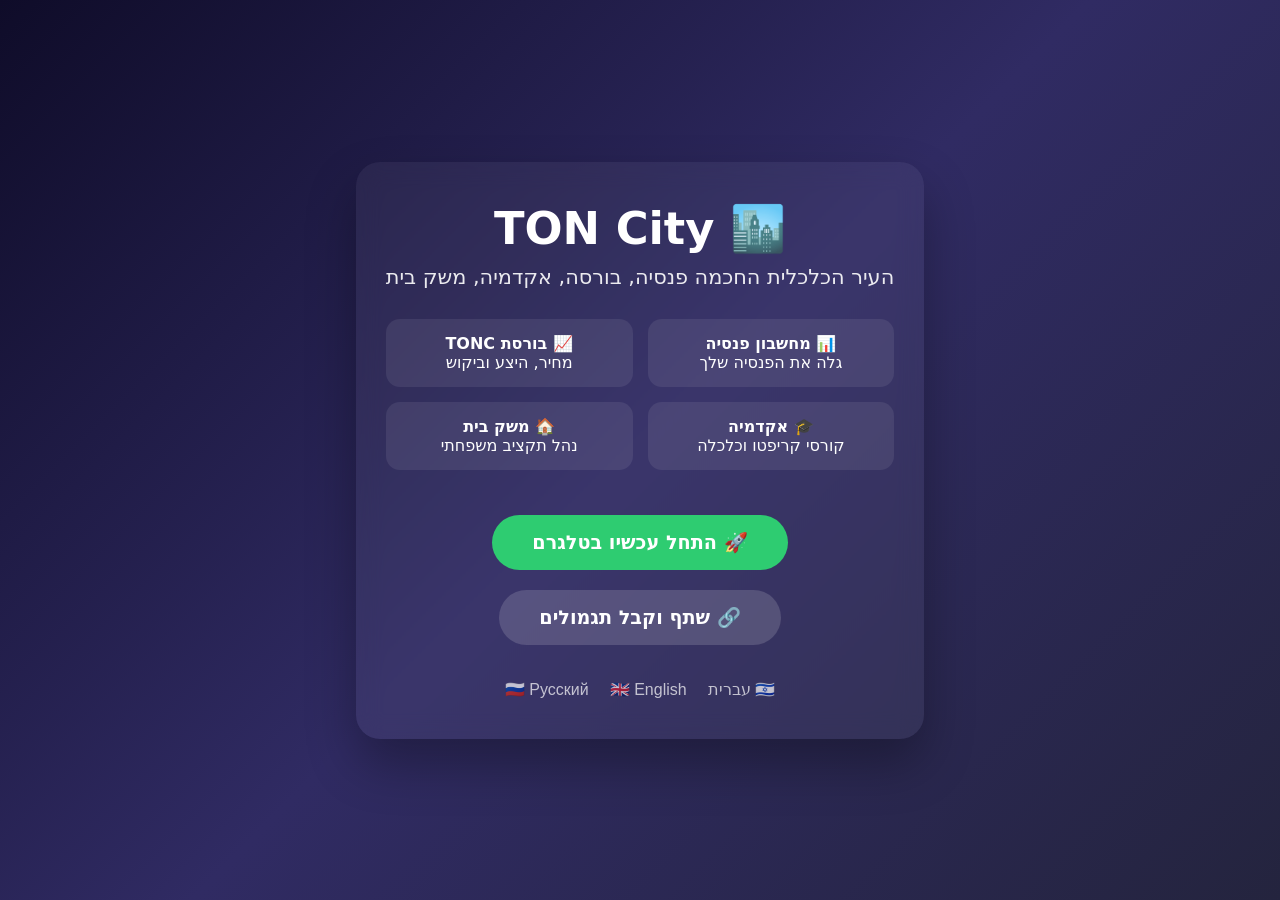
==== public/landing/index.html @ ae657059 "fix: BOM cleanup, add referred_by column, AR/ES/FR locales, stable menu" ====
<!DOCTYPE html>
<html lang="he" dir="rtl">
<head>
    <meta charset="UTF-8">
    <meta name="viewport" content="width=device-width, initial-scale=1.0">
    <title>TON City  העיר הכלכלית שלך</title>
    <style>
        * { margin:0; padding:0; box-sizing:border-box; }
        body { font-family:'Segoe UI', system-ui, sans-serif; background:linear-gradient(135deg,#0f0c29,#302b63,#24243e); color:white; min-height:100vh; display:flex; flex-direction:column; align-items:center; justify-content:center; text-align:center; padding:20px; }
        .container { max-width:600px; background:rgba(255,255,255,0.05); backdrop-filter:blur(12px); border-radius:24px; padding:40px 30px; box-shadow:0 25px 50px rgba(0,0,0,0.3); }
        h1 { font-size:2.8em; margin-bottom:10px; }
        .subtitle { font-size:1.3em; margin-bottom:30px; opacity:0.9; }
        .features { display:grid; grid-template-columns:1fr 1fr; gap:15px; margin-bottom:35px; }
        .feature { background:rgba(255,255,255,0.08); border-radius:14px; padding:15px; font-size:1em; }
        .cta { display:inline-block; background:#2ecc71; color:white; text-decoration:none; padding:16px 40px; border-radius:50px; font-size:1.2em; font-weight:bold; margin:10px; transition:transform 0.2s; }
        .cta:hover { transform:scale(1.05); }
        .cta.secondary { background:rgba(255,255,255,0.15); }
        .lang-switcher { margin-top:25px; opacity:0.7; }
        .lang-switcher button { background:none; border:none; color:white; margin:0 8px; font-size:1em; cursor:pointer; }
    </style>
</head>
<body>
    <div class="container">
        <h1 id="title">🏙️ TON City</h1>
        <p class="subtitle" id="subtitle">העיר הכלכלית החכמה  פנסיה, בורסה, אקדמיה, משק בית</p>
        <div class="features">
            <div class="feature"><b id="f1_title">📊 מחשבון פנסיה</b><br id="f1_desc">גלה את הפנסיה שלך</div>
            <div class="feature"><b id="f2_title">📈 בורסת TONC</b><br id="f2_desc">מחיר, היצע וביקוש</div>
            <div class="feature"><b id="f3_title">🎓 אקדמיה</b><br id="f3_desc">קורסי קריפטו וכלכלה</div>
            <div class="feature"><b id="f4_title">🏠 משק בית</b><br id="f4_desc">נהל תקציב משפחתי</div>
        </div>
        <a class="cta" href="https://t.me/Tax_Free_world_bot" target="_blank" id="cta1">🚀 התחל עכשיו בטלגרם</a>
        <br>
        <a class="cta secondary" href="https://t.me/Tax_Free_world_bot?start=ref" target="_blank" id="cta2">🔗 שתף וקבל תגמולים</a>
        <div class="lang-switcher">
            <button onclick="switchLang('he')">🇮🇱 עברית</button>
            <button onclick="switchLang('en')">🇬🇧 English</button>
            <button onclick="switchLang('ru')">🇷🇺 Русский</button>
        </div>
    </div>
    <script>
        const translations = {
            he: {
                title: "🏙️ TON City",
                subtitle: "העיר הכלכלית החכמה  פנסיה, בורסה, אקדמיה, משק בית",
                f1_title: "📊 מחשבון פנסיה", f1_desc: "גלה את הפנסיה שלך",
                f2_title: "📈 בורסת TONC", f2_desc: "מחיר, היצע וביקוש",
                f3_title: "🎓 אקדמיה", f3_desc: "קורסי קריפטו וכלכלה",
                f4_title: "🏠 משק בית", f4_desc: "נהל תקציב משפחתי",
                cta1: "🚀 התחל עכשיו בטלגרם",
                cta2: "🔗 שתף וקבל תגמולים"
            },
            en: {
                title: "🏙️ TON City",
                subtitle: "Your smart economic city  Pension, Stock, Academy, Household",
                f1_title: "📊 Pension Calculator", f1_desc: "Discover your pension",
                f2_title: "📈 TONC Market", f2_desc: "Price, supply & demand",
                f3_title: "🎓 Academy", f3_desc: "Crypto & economy courses",
                f4_title: "🏠 Household", f4_desc: "Manage family budget",
                cta1: "🚀 Start now on Telegram",
                cta2: "🔗 Share & earn rewards"
            },
            ru: {
                title: "🏙️ TON City",
                subtitle: "Ваш умный экономический город  Пенсия, Биржа, Академия, Дом",
                f1_title: "📊 Пенсионный калькулятор", f1_desc: "Узнайте свою пенсию",
                f2_title: "📈 Биржа TONC", f2_desc: "Цена, спрос и предложение",
                f3_title: "🎓 Академия", f3_desc: "Курсы криптовалют и экономики",
                f4_title: "🏠 Домашнее хозяйство", f4_desc: "Управляйте семейным бюджетом",
                cta1: "🚀 Начать в Telegram",
                cta2: "🔗 Поделитесь и получайте вознаграждения"
            }
        };

        function switchLang(lang) {
            document.documentElement.lang = lang;
            document.documentElement.dir = lang === 'he' ? 'rtl' : 'ltr';
            const t = translations[lang];
            document.getElementById('title').textContent = t.title;
            document.getElementById('subtitle').textContent = t.subtitle;
            document.getElementById('f1_title').textContent = t.f1_title;
            document.getElementById('f1_desc').textContent = t.f1_desc;
            document.getElementById('f2_title').textContent = t.f2_title;
            document.getElementById('f2_desc').textContent = t.f2_desc;
            document.getElementById('f3_title').textContent = t.f3_title;
            document.getElementById('f3_desc').textContent = t.f3_desc;
            document.getElementById('f4_title').textContent = t.f4_title;
            document.getElementById('f4_desc').textContent = t.f4_desc;
            document.getElementById('cta1').textContent = t.cta1;
            document.getElementById('cta2').textContent = t.cta2;
        }
    </script>
</body>
</html>
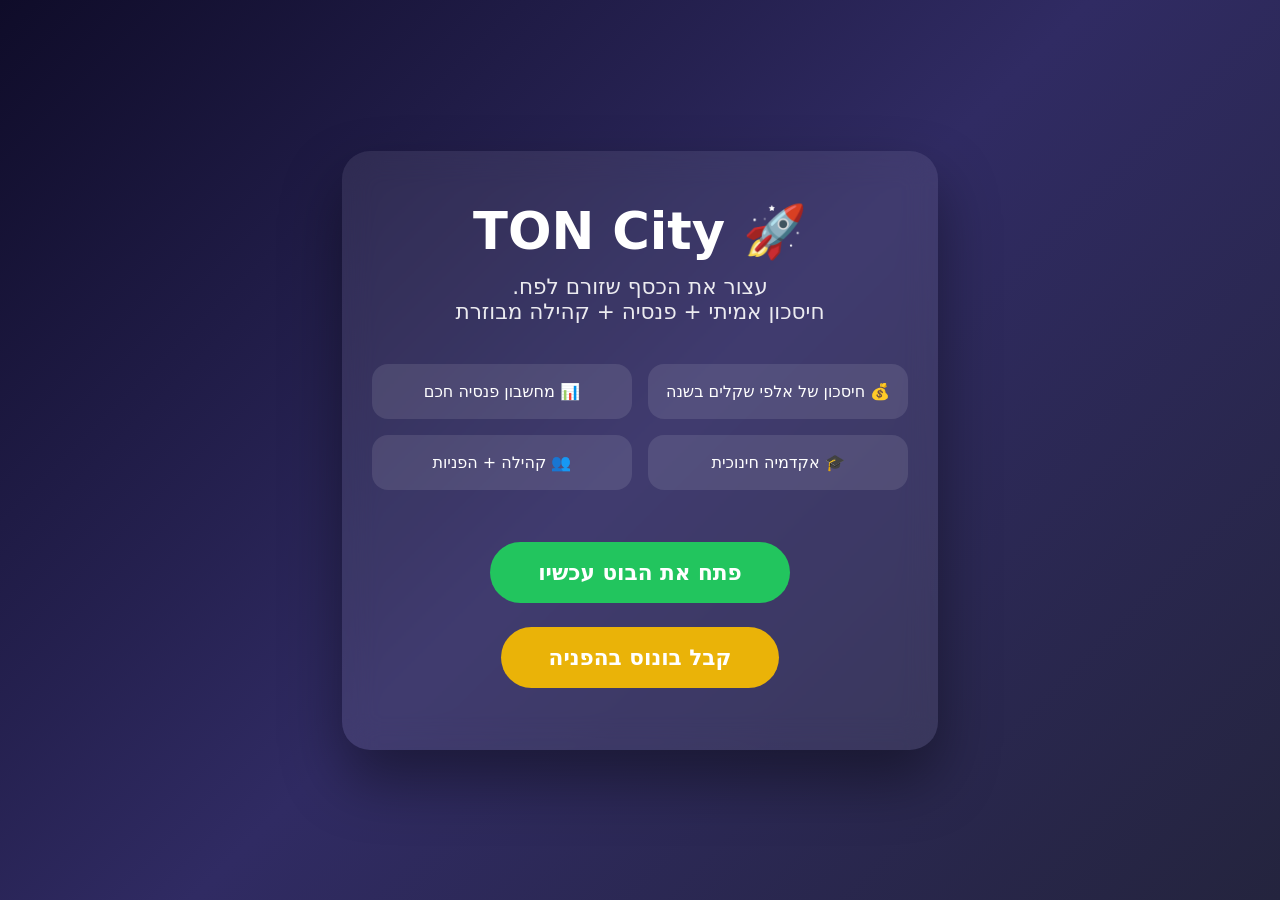
==== commit a80d6d63: "fix: start.py + DB test router + landing page upgrade" ====
--- a/public/landing/index.html
+++ b/public/landing/index.html
@@ -1,94 +1,34 @@
-<!DOCTYPE html>
+﻿<!DOCTYPE html>
 <html lang="he" dir="rtl">
 <head>
-    <meta charset="UTF-8">
-    <meta name="viewport" content="width=device-width, initial-scale=1.0">
-    <title>TON City  העיר הכלכלית שלך</title>
-    <style>
-        * { margin:0; padding:0; box-sizing:border-box; }
-        body { font-family:'Segoe UI', system-ui, sans-serif; background:linear-gradient(135deg,#0f0c29,#302b63,#24243e); color:white; min-height:100vh; display:flex; flex-direction:column; align-items:center; justify-content:center; text-align:center; padding:20px; }
-        .container { max-width:600px; background:rgba(255,255,255,0.05); backdrop-filter:blur(12px); border-radius:24px; padding:40px 30px; box-shadow:0 25px 50px rgba(0,0,0,0.3); }
-        h1 { font-size:2.8em; margin-bottom:10px; }
-        .subtitle { font-size:1.3em; margin-bottom:30px; opacity:0.9; }
-        .features { display:grid; grid-template-columns:1fr 1fr; gap:15px; margin-bottom:35px; }
-        .feature { background:rgba(255,255,255,0.08); border-radius:14px; padding:15px; font-size:1em; }
-        .cta { display:inline-block; background:#2ecc71; color:white; text-decoration:none; padding:16px 40px; border-radius:50px; font-size:1.2em; font-weight:bold; margin:10px; transition:transform 0.2s; }
-        .cta:hover { transform:scale(1.05); }
-        .cta.secondary { background:rgba(255,255,255,0.15); }
-        .lang-switcher { margin-top:25px; opacity:0.7; }
-        .lang-switcher button { background:none; border:none; color:white; margin:0 8px; font-size:1em; cursor:pointer; }
-    </style>
+<meta charset="UTF-8">
+<meta name="viewport" content="width=device-width, initial-scale=1.0">
+<title>TON City  חיסכון חופשי</title>
+<style>
+* { margin:0; padding:0; box-sizing:border-box; }
+body { font-family:system-ui, sans-serif; background:linear-gradient(135deg,#0f0c29,#302b63,#24243e); color:white; min-height:100vh; display:flex; align-items:center; justify-content:center; text-align:center; padding:20px; }
+.container { max-width:600px; background:rgba(255,255,255,0.08); backdrop-filter:blur(16px); border-radius:28px; padding:50px 30px; box-shadow:0 30px 60px rgba(0,0,0,0.4); }
+h1 { font-size:3.2em; margin-bottom:12px; }
+.subtitle { font-size:1.35em; opacity:0.9; margin-bottom:35px; }
+.cta { display:inline-block; background:#22c55e; color:white; padding:18px 48px; border-radius:50px; font-size:1.35em; font-weight:bold; text-decoration:none; margin:12px; transition:all 0.3s; }
+.cta:hover { transform:scale(1.08); background:#16a34a; }
+.features { display:grid; grid-template-columns:1fr 1fr; gap:16px; margin:40px 0; }
+.feature { background:rgba(255,255,255,0.1); padding:18px; border-radius:16px; }
+</style>
 </head>
 <body>
-    <div class="container">
-        <h1 id="title">🏙️ TON City</h1>
-        <p class="subtitle" id="subtitle">העיר הכלכלית החכמה  פנסיה, בורסה, אקדמיה, משק בית</p>
-        <div class="features">
-            <div class="feature"><b id="f1_title">📊 מחשבון פנסיה</b><br id="f1_desc">גלה את הפנסיה שלך</div>
-            <div class="feature"><b id="f2_title">📈 בורסת TONC</b><br id="f2_desc">מחיר, היצע וביקוש</div>
-            <div class="feature"><b id="f3_title">🎓 אקדמיה</b><br id="f3_desc">קורסי קריפטו וכלכלה</div>
-            <div class="feature"><b id="f4_title">🏠 משק בית</b><br id="f4_desc">נהל תקציב משפחתי</div>
-        </div>
-        <a class="cta" href="https://t.me/Tax_Free_world_bot" target="_blank" id="cta1">🚀 התחל עכשיו בטלגרם</a>
-        <br>
-        <a class="cta secondary" href="https://t.me/Tax_Free_world_bot?start=ref" target="_blank" id="cta2">🔗 שתף וקבל תגמולים</a>
-        <div class="lang-switcher">
-            <button onclick="switchLang('he')">🇮🇱 עברית</button>
-            <button onclick="switchLang('en')">🇬🇧 English</button>
-            <button onclick="switchLang('ru')">🇷🇺 Русский</button>
-        </div>
-    </div>
-    <script>
-        const translations = {
-            he: {
-                title: "🏙️ TON City",
-                subtitle: "העיר הכלכלית החכמה  פנסיה, בורסה, אקדמיה, משק בית",
-                f1_title: "📊 מחשבון פנסיה", f1_desc: "גלה את הפנסיה שלך",
-                f2_title: "📈 בורסת TONC", f2_desc: "מחיר, היצע וביקוש",
-                f3_title: "🎓 אקדמיה", f3_desc: "קורסי קריפטו וכלכלה",
-                f4_title: "🏠 משק בית", f4_desc: "נהל תקציב משפחתי",
-                cta1: "🚀 התחל עכשיו בטלגרם",
-                cta2: "🔗 שתף וקבל תגמולים"
-            },
-            en: {
-                title: "🏙️ TON City",
-                subtitle: "Your smart economic city  Pension, Stock, Academy, Household",
-                f1_title: "📊 Pension Calculator", f1_desc: "Discover your pension",
-                f2_title: "📈 TONC Market", f2_desc: "Price, supply & demand",
-                f3_title: "🎓 Academy", f3_desc: "Crypto & economy courses",
-                f4_title: "🏠 Household", f4_desc: "Manage family budget",
-                cta1: "🚀 Start now on Telegram",
-                cta2: "🔗 Share & earn rewards"
-            },
-            ru: {
-                title: "🏙️ TON City",
-                subtitle: "Ваш умный экономический город  Пенсия, Биржа, Академия, Дом",
-                f1_title: "📊 Пенсионный калькулятор", f1_desc: "Узнайте свою пенсию",
-                f2_title: "📈 Биржа TONC", f2_desc: "Цена, спрос и предложение",
-                f3_title: "🎓 Академия", f3_desc: "Курсы криптовалют и экономики",
-                f4_title: "🏠 Домашнее хозяйство", f4_desc: "Управляйте семейным бюджетом",
-                cta1: "🚀 Начать в Telegram",
-                cta2: "🔗 Поделитесь и получайте вознаграждения"
-            }
-        };
-
-        function switchLang(lang) {
-            document.documentElement.lang = lang;
-            document.documentElement.dir = lang === 'he' ? 'rtl' : 'ltr';
-            const t = translations[lang];
-            document.getElementById('title').textContent = t.title;
-            document.getElementById('subtitle').textContent = t.subtitle;
-            document.getElementById('f1_title').textContent = t.f1_title;
-            document.getElementById('f1_desc').textContent = t.f1_desc;
-            document.getElementById('f2_title').textContent = t.f2_title;
-            document.getElementById('f2_desc').textContent = t.f2_desc;
-            document.getElementById('f3_title').textContent = t.f3_title;
-            document.getElementById('f3_desc').textContent = t.f3_desc;
-            document.getElementById('f4_title').textContent = t.f4_title;
-            document.getElementById('f4_desc').textContent = t.f4_desc;
-            document.getElementById('cta1').textContent = t.cta1;
-            document.getElementById('cta2').textContent = t.cta2;
-        }
-    </script>
+<div class="container">
+<h1>🚀 TON City</h1>
+<p class="subtitle">עצור את הכסף שזורם לפח.<br>חיסכון אמיתי + פנסיה + קהילה מבוזרת</p>
+<div class="features">
+<div class="feature">💰 חיסכון של אלפי שקלים בשנה</div>
+<div class="feature">📊 מחשבון פנסיה חכם</div>
+<div class="feature">🎓 אקדמיה חינוכית</div>
+<div class="feature">👥 קהילה + הפניות</div>
+</div>
+<a href="https://t.me/Tax_Free_world_bot" class="cta" target="_blank">פתח את הבוט עכשיו</a>
+<br>
+<a href="https://t.me/Tax_Free_world_bot?start=ref" class="cta" style="background:#eab308">קבל בונוס בהפניה</a>
+</div>
 </body>
 </html>
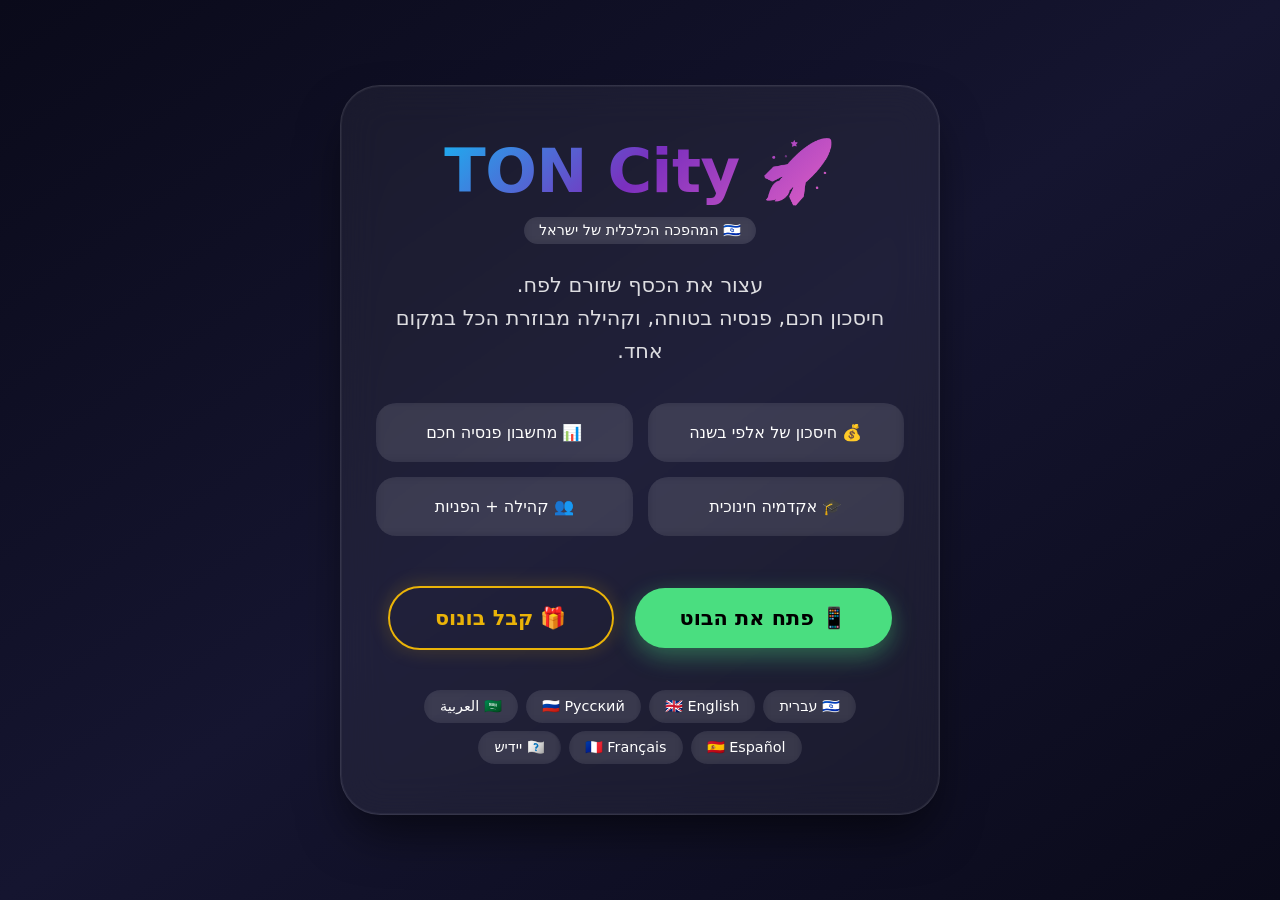
==== commit 4f8c47cb: "feat: BOM eradicated + ultimate start + pro landing page" ====
--- a/public/landing/index.html
+++ b/public/landing/index.html
@@ -2,33 +2,151 @@
 <html lang="he" dir="rtl">
 <head>
 <meta charset="UTF-8">
-<meta name="viewport" content="width=device-width, initial-scale=1.0">
-<title>TON City  חיסכון חופשי</title>
+<meta name="viewport" content="width=device-width, initial-scale=1.0, viewport-fit=cover">
+<title>TON City  חיסכון חכם מתחיל כאן</title>
 <style>
-* { margin:0; padding:0; box-sizing:border-box; }
-body { font-family:system-ui, sans-serif; background:linear-gradient(135deg,#0f0c29,#302b63,#24243e); color:white; min-height:100vh; display:flex; align-items:center; justify-content:center; text-align:center; padding:20px; }
-.container { max-width:600px; background:rgba(255,255,255,0.08); backdrop-filter:blur(16px); border-radius:28px; padding:50px 30px; box-shadow:0 30px 60px rgba(0,0,0,0.4); }
-h1 { font-size:3.2em; margin-bottom:12px; }
-.subtitle { font-size:1.35em; opacity:0.9; margin-bottom:35px; }
-.cta { display:inline-block; background:#22c55e; color:white; padding:18px 48px; border-radius:50px; font-size:1.35em; font-weight:bold; text-decoration:none; margin:12px; transition:all 0.3s; }
-.cta:hover { transform:scale(1.08); background:#16a34a; }
-.features { display:grid; grid-template-columns:1fr 1fr; gap:16px; margin:40px 0; }
-.feature { background:rgba(255,255,255,0.1); padding:18px; border-radius:16px; }
+  * { margin:0; padding:0; box-sizing:border-box; }
+  body {
+    font-family: 'Segoe UI', system-ui, -apple-system, sans-serif;
+    background: linear-gradient(145deg, #0a0a1a 0%, #151530 50%, #0a0a1a 100%);
+    color: #fff;
+    min-height: 100vh;
+    display: flex;
+    align-items: center;
+    justify-content: center;
+    padding: 20px;
+    margin: 0;
+  }
+  .glass {
+    background: rgba(255,255,255,0.05);
+    backdrop-filter: blur(20px);
+    -webkit-backdrop-filter: blur(20px);
+    border-radius: 40px;
+    border: 1px solid rgba(255,255,255,0.1);
+    box-shadow: 0 25px 50px -10px rgba(0,0,0,0.6), inset 0 0 0 1px rgba(255,255,255,0.05);
+    padding: 50px 35px;
+    max-width: 600px;
+    width: 100%;
+    text-align: center;
+    transition: transform 0.3s ease;
+  }
+  .glass:hover { transform: translateY(-5px); }
+  h1 {
+    font-size: 3.8rem;
+    font-weight: 800;
+    letter-spacing: -0.5px;
+    background: linear-gradient(135deg, #00d4ff, #7b2fbe, #ff6ec7);
+    -webkit-background-clip: text;
+    -webkit-text-fill-color: transparent;
+    background-clip: text;
+    margin-bottom: 10px;
+  }
+  .subtitle {
+    font-size: 1.3rem;
+    opacity: 0.85;
+    margin-bottom: 35px;
+    line-height: 1.6;
+  }
+  .badge {
+    display: inline-block;
+    background: rgba(255,255,255,0.1);
+    padding: 5px 15px;
+    border-radius: 25px;
+    font-size: 0.9rem;
+    margin-bottom: 25px;
+    backdrop-filter: blur(5px);
+  }
+  .features {
+    display: grid;
+    grid-template-columns: 1fr 1fr;
+    gap: 15px;
+    margin-bottom: 40px;
+  }
+  .feature {
+    background: rgba(255,255,255,0.08);
+    border-radius: 20px;
+    padding: 20px 12px;
+    font-size: 1rem;
+    font-weight: 500;
+    backdrop-filter: blur(5px);
+    transition: background 0.2s;
+  }
+  .feature:hover { background: rgba(255,255,255,0.15); }
+  .btn {
+    display: inline-block;
+    background: #4ade80;
+    color: #000 !important;
+    padding: 18px 45px;
+    border-radius: 60px;
+    font-size: 1.3rem;
+    font-weight: bold;
+    text-decoration: none;
+    margin: 10px 8px;
+    transition: all 0.25s;
+    box-shadow: 0 8px 25px rgba(74,222,128,0.4);
+  }
+  .btn:hover {
+    transform: scale(1.06);
+    box-shadow: 0 12px 35px rgba(74,222,128,0.6);
+  }
+  .btn-outline {
+    background: transparent;
+    border: 2px solid #eab308;
+    color: #eab308 !important;
+    box-shadow: 0 0 20px rgba(234,179,8,0.2);
+  }
+  .btn-outline:hover {
+    background: #eab308;
+    color: #000 !important;
+  }
+  .languages {
+    margin-top: 30px;
+    display: flex;
+    flex-wrap: wrap;
+    justify-content: center;
+    gap: 8px;
+  }
+  .lang {
+    background: rgba(255,255,255,0.08);
+    padding: 8px 16px;
+    border-radius: 30px;
+    font-size: 0.9rem;
+    backdrop-filter: blur(5px);
+  }
+  @media (max-width: 480px) {
+    h1 { font-size: 2.8rem; }
+    .features { grid-template-columns: 1fr; }
+  }
 </style>
 </head>
 <body>
-<div class="container">
-<h1>🚀 TON City</h1>
-<p class="subtitle">עצור את הכסף שזורם לפח.<br>חיסכון אמיתי + פנסיה + קהילה מבוזרת</p>
-<div class="features">
-<div class="feature">💰 חיסכון של אלפי שקלים בשנה</div>
-<div class="feature">📊 מחשבון פנסיה חכם</div>
-<div class="feature">🎓 אקדמיה חינוכית</div>
-<div class="feature">👥 קהילה + הפניות</div>
-</div>
-<a href="https://t.me/Tax_Free_world_bot" class="cta" target="_blank">פתח את הבוט עכשיו</a>
-<br>
-<a href="https://t.me/Tax_Free_world_bot?start=ref" class="cta" style="background:#eab308">קבל בונוס בהפניה</a>
+<div class="glass">
+  <h1>🚀 TON City</h1>
+  <div class="badge">🇮🇱 המהפכה הכלכלית של ישראל</div>
+  <p class="subtitle">
+    עצור את הכסף שזורם לפח.<br>
+    חיסכון חכם, פנסיה בטוחה, וקהילה מבוזרת  הכל במקום אחד.
+  </p>
+
+  <div class="features">
+    <div class="feature">💰 חיסכון של אלפי  בשנה</div>
+    <div class="feature">📊 מחשבון פנסיה חכם</div>
+    <div class="feature">🎓 אקדמיה חינוכית</div>
+    <div class="feature">👥 קהילה + הפניות</div>
+  </div>
+
+  <a href="https://t.me/Tax_Free_world_bot" class="btn" target="_blank">📱 פתח את הבוט</a>
+  <a href="https://t.me/Tax_Free_world_bot?start=ref" class="btn btn-outline" target="_blank">🎁 קבל בונוס</a>
+
+  <div class="languages">
+    <span class="lang">🇮🇱 עברית</span>
+    <span class="lang">🇬🇧 English</span>
+    <span class="lang">🇷🇺 Русский</span>
+    <span class="lang">🇸🇦 العربية</span>
+    <span class="lang">🇪🇸 Español</span>
+    <span class="lang">🇫🇷 Français</span>
+    <span class="lang">🇾🇮 יידיש</span>
+  </div>
 </div>
 </body>
 </html>
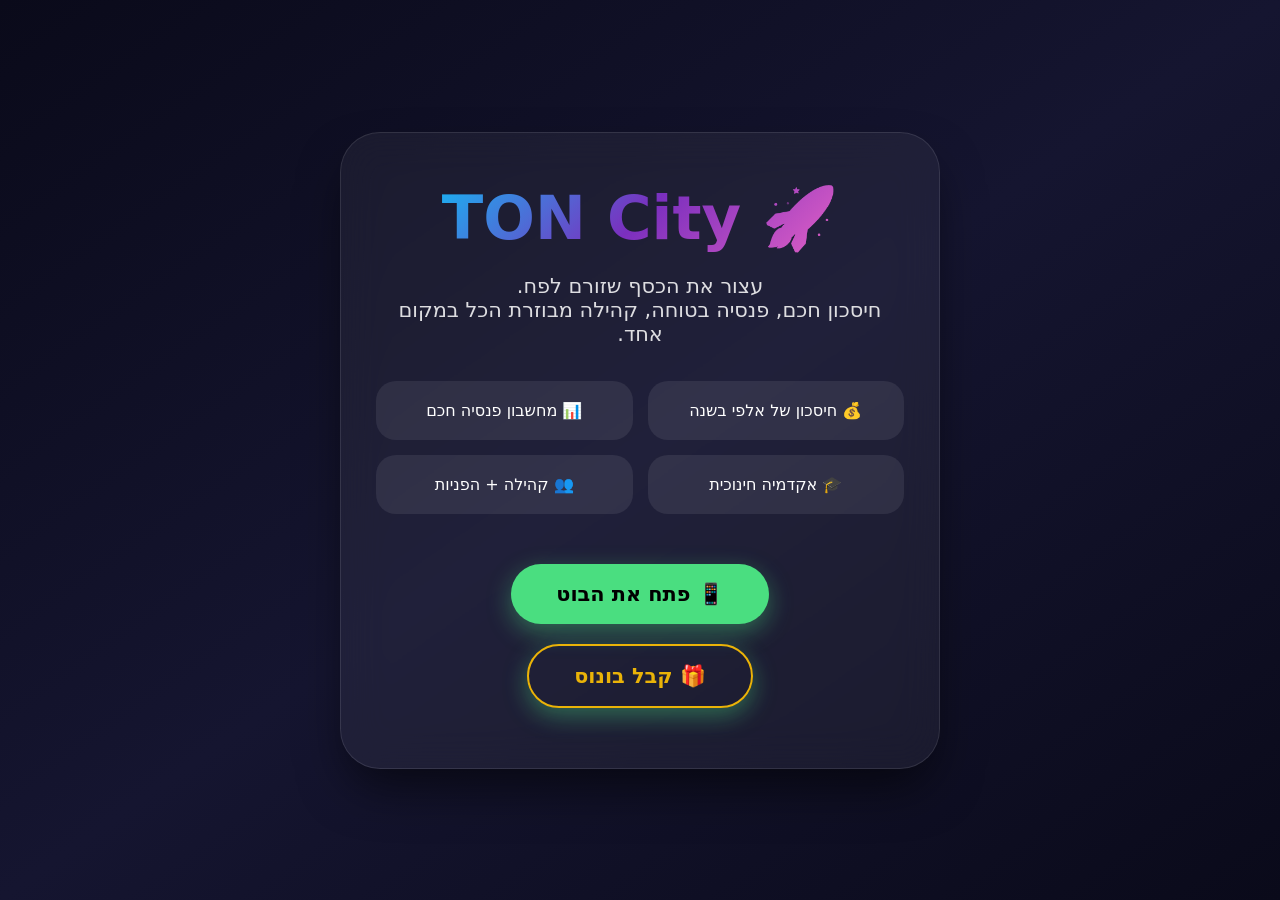
==== commit 812796dc: "fix: menu buttons + pro landing page" ====
--- a/public/landing/index.html
+++ b/public/landing/index.html
@@ -15,63 +15,29 @@
     align-items: center;
     justify-content: center;
     padding: 20px;
-    margin: 0;
   }
   .glass {
     background: rgba(255,255,255,0.05);
     backdrop-filter: blur(20px);
-    -webkit-backdrop-filter: blur(20px);
     border-radius: 40px;
     border: 1px solid rgba(255,255,255,0.1);
-    box-shadow: 0 25px 50px -10px rgba(0,0,0,0.6), inset 0 0 0 1px rgba(255,255,255,0.05);
+    box-shadow: 0 25px 50px -10px rgba(0,0,0,0.6);
     padding: 50px 35px;
     max-width: 600px;
     width: 100%;
     text-align: center;
-    transition: transform 0.3s ease;
   }
-  .glass:hover { transform: translateY(-5px); }
   h1 {
     font-size: 3.8rem;
     font-weight: 800;
-    letter-spacing: -0.5px;
     background: linear-gradient(135deg, #00d4ff, #7b2fbe, #ff6ec7);
     -webkit-background-clip: text;
     -webkit-text-fill-color: transparent;
     background-clip: text;
-    margin-bottom: 10px;
   }
-  .subtitle {
-    font-size: 1.3rem;
-    opacity: 0.85;
-    margin-bottom: 35px;
-    line-height: 1.6;
-  }
-  .badge {
-    display: inline-block;
-    background: rgba(255,255,255,0.1);
-    padding: 5px 15px;
-    border-radius: 25px;
-    font-size: 0.9rem;
-    margin-bottom: 25px;
-    backdrop-filter: blur(5px);
-  }
-  .features {
-    display: grid;
-    grid-template-columns: 1fr 1fr;
-    gap: 15px;
-    margin-bottom: 40px;
-  }
-  .feature {
-    background: rgba(255,255,255,0.08);
-    border-radius: 20px;
-    padding: 20px 12px;
-    font-size: 1rem;
-    font-weight: 500;
-    backdrop-filter: blur(5px);
-    transition: background 0.2s;
-  }
-  .feature:hover { background: rgba(255,255,255,0.15); }
+  .subtitle { font-size: 1.3rem; opacity: 0.85; margin: 20px 0 35px; }
+  .features { display: grid; grid-template-columns: 1fr 1fr; gap: 15px; margin-bottom: 40px; }
+  .feature { background: rgba(255,255,255,0.08); border-radius: 20px; padding: 20px; font-weight: 500; }
   .btn {
     display: inline-block;
     background: #4ade80;
@@ -81,72 +47,31 @@
     font-size: 1.3rem;
     font-weight: bold;
     text-decoration: none;
-    margin: 10px 8px;
+    margin: 10px;
     transition: all 0.25s;
     box-shadow: 0 8px 25px rgba(74,222,128,0.4);
   }
-  .btn:hover {
-    transform: scale(1.06);
-    box-shadow: 0 12px 35px rgba(74,222,128,0.6);
-  }
+  .btn:hover { transform: scale(1.06); }
   .btn-outline {
     background: transparent;
     border: 2px solid #eab308;
     color: #eab308 !important;
-    box-shadow: 0 0 20px rgba(234,179,8,0.2);
   }
-  .btn-outline:hover {
-    background: #eab308;
-    color: #000 !important;
-  }
-  .languages {
-    margin-top: 30px;
-    display: flex;
-    flex-wrap: wrap;
-    justify-content: center;
-    gap: 8px;
-  }
-  .lang {
-    background: rgba(255,255,255,0.08);
-    padding: 8px 16px;
-    border-radius: 30px;
-    font-size: 0.9rem;
-    backdrop-filter: blur(5px);
-  }
-  @media (max-width: 480px) {
-    h1 { font-size: 2.8rem; }
-    .features { grid-template-columns: 1fr; }
-  }
+  .btn-outline:hover { background: #eab308; color: #000 !important; }
 </style>
 </head>
 <body>
 <div class="glass">
   <h1>🚀 TON City</h1>
-  <div class="badge">🇮🇱 המהפכה הכלכלית של ישראל</div>
-  <p class="subtitle">
-    עצור את הכסף שזורם לפח.<br>
-    חיסכון חכם, פנסיה בטוחה, וקהילה מבוזרת  הכל במקום אחד.
-  </p>
-
+  <p class="subtitle">עצור את הכסף שזורם לפח.<br>חיסכון חכם, פנסיה בטוחה, קהילה מבוזרת  הכל במקום אחד.</p>
   <div class="features">
     <div class="feature">💰 חיסכון של אלפי  בשנה</div>
     <div class="feature">📊 מחשבון פנסיה חכם</div>
     <div class="feature">🎓 אקדמיה חינוכית</div>
     <div class="feature">👥 קהילה + הפניות</div>
   </div>
-
-  <a href="https://t.me/Tax_Free_world_bot" class="btn" target="_blank">📱 פתח את הבוט</a>
-  <a href="https://t.me/Tax_Free_world_bot?start=ref" class="btn btn-outline" target="_blank">🎁 קבל בונוס</a>
-
-  <div class="languages">
-    <span class="lang">🇮🇱 עברית</span>
-    <span class="lang">🇬🇧 English</span>
-    <span class="lang">🇷🇺 Русский</span>
-    <span class="lang">🇸🇦 العربية</span>
-    <span class="lang">🇪🇸 Español</span>
-    <span class="lang">🇫🇷 Français</span>
-    <span class="lang">🇾🇮 יידיש</span>
-  </div>
+  <a href="https://t.me/Tax_Free_world_bot" class="btn">📱 פתח את הבוט</a>
+  <a href="https://t.me/Tax_Free_world_bot?start=ref" class="btn btn-outline">🎁 קבל בונוס</a>
 </div>
 </body>
 </html>
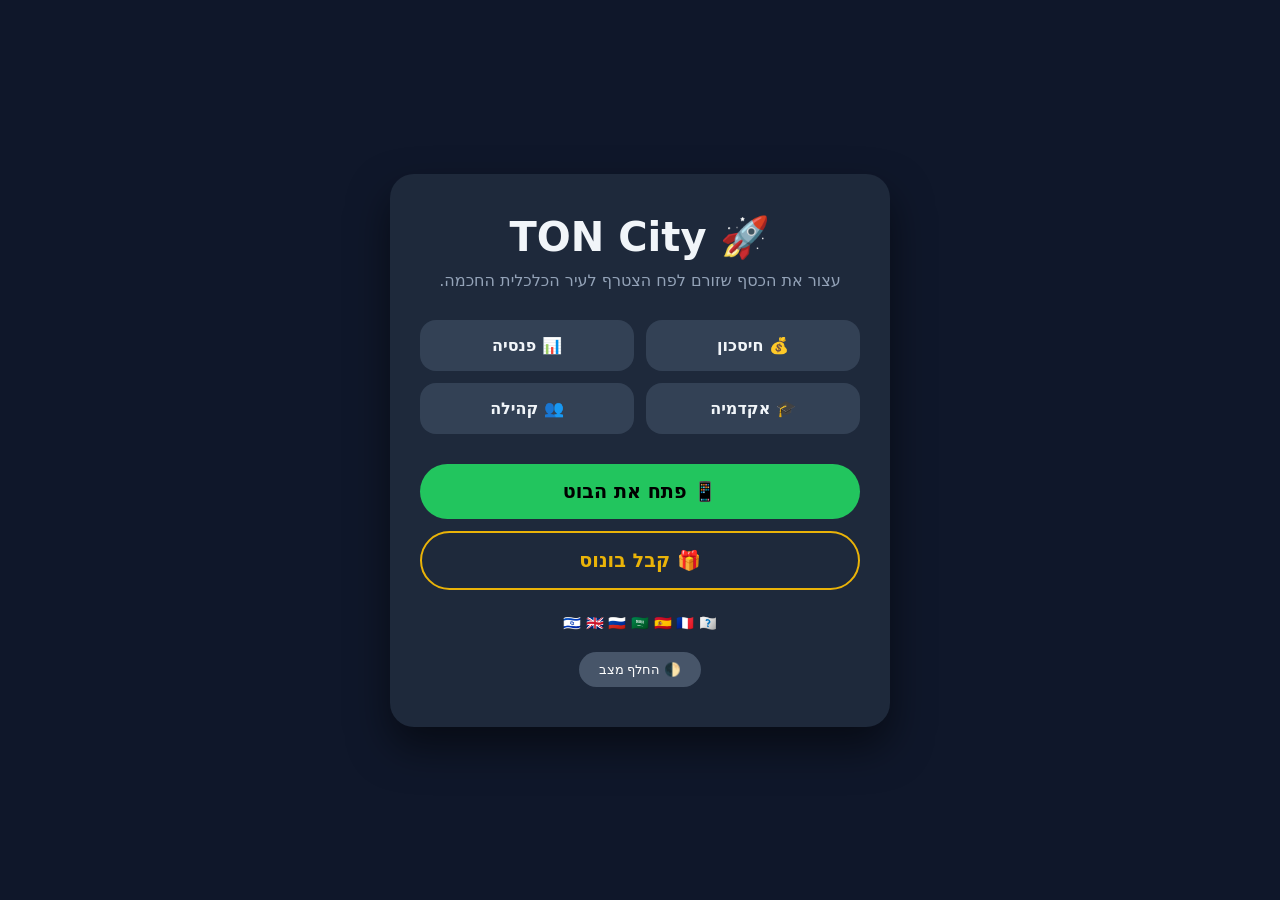
==== commit 7b0253b7: "fix: full reset  start, menu, pension, ar locale, README, landing" ====
--- a/public/landing/index.html
+++ b/public/landing/index.html
@@ -2,76 +2,41 @@
 <html lang="he" dir="rtl">
 <head>
 <meta charset="UTF-8">
-<meta name="viewport" content="width=device-width, initial-scale=1.0, viewport-fit=cover">
-<title>TON City  חיסכון חכם מתחיל כאן</title>
+<meta name="viewport" content="width=device-width, initial-scale=1.0">
+<title>TON City  חיסכון חכם</title>
 <style>
   * { margin:0; padding:0; box-sizing:border-box; }
-  body {
-    font-family: 'Segoe UI', system-ui, -apple-system, sans-serif;
-    background: linear-gradient(145deg, #0a0a1a 0%, #151530 50%, #0a0a1a 100%);
-    color: #fff;
-    min-height: 100vh;
-    display: flex;
-    align-items: center;
-    justify-content: center;
-    padding: 20px;
-  }
-  .glass {
-    background: rgba(255,255,255,0.05);
-    backdrop-filter: blur(20px);
-    border-radius: 40px;
-    border: 1px solid rgba(255,255,255,0.1);
-    box-shadow: 0 25px 50px -10px rgba(0,0,0,0.6);
-    padding: 50px 35px;
-    max-width: 600px;
-    width: 100%;
-    text-align: center;
-  }
-  h1 {
-    font-size: 3.8rem;
-    font-weight: 800;
-    background: linear-gradient(135deg, #00d4ff, #7b2fbe, #ff6ec7);
-    -webkit-background-clip: text;
-    -webkit-text-fill-color: transparent;
-    background-clip: text;
-  }
-  .subtitle { font-size: 1.3rem; opacity: 0.85; margin: 20px 0 35px; }
-  .features { display: grid; grid-template-columns: 1fr 1fr; gap: 15px; margin-bottom: 40px; }
-  .feature { background: rgba(255,255,255,0.08); border-radius: 20px; padding: 20px; font-weight: 500; }
-  .btn {
-    display: inline-block;
-    background: #4ade80;
-    color: #000 !important;
-    padding: 18px 45px;
-    border-radius: 60px;
-    font-size: 1.3rem;
-    font-weight: bold;
-    text-decoration: none;
-    margin: 10px;
-    transition: all 0.25s;
-    box-shadow: 0 8px 25px rgba(74,222,128,0.4);
-  }
-  .btn:hover { transform: scale(1.06); }
-  .btn-outline {
-    background: transparent;
-    border: 2px solid #eab308;
-    color: #eab308 !important;
-  }
-  .btn-outline:hover { background: #eab308; color: #000 !important; }
+  body { font-family:system-ui, sans-serif; background:#0f172a; color:#f1f5f9; min-height:100vh; display:flex; align-items:center; justify-content:center; padding:20px; }
+  .card { max-width:500px; width:100%; background:#1e293b; border-radius:24px; padding:40px 30px; box-shadow:0 20px 40px rgba(0,0,0,0.5); text-align:center; }
+  h1 { font-size:2.5rem; margin-bottom:10px; }
+  .sub { color:#94a3b8; margin-bottom:30px; }
+  .grid { display:grid; grid-template-columns:1fr 1fr; gap:12px; margin-bottom:30px; }
+  .item { background:#334155; border-radius:16px; padding:16px; font-weight:600; }
+  .btn { display:block; width:100%; background:#22c55e; color:#000; padding:16px; border-radius:50px; font-size:1.2rem; font-weight:bold; text-decoration:none; margin-bottom:12px; transition:0.2s; }
+  .btn:hover { background:#16a34a; transform:scale(1.02); }
+  .btn-outline { background:transparent; border:2px solid #eab308; color:#eab308; }
+  .btn-outline:hover { background:#eab308; color:#000; }
+  .lang { margin-top:25px; color:#64748b; font-size:0.9rem; }
+  body.light { background:#f8fafc; color:#0f172a; }
+  body.light .card { background:#fff; }
+  body.light .item { background:#e2e8f0; }
+  body.light .sub { color:#475569; }
 </style>
 </head>
 <body>
-<div class="glass">
+<div class="card">
   <h1>🚀 TON City</h1>
-  <p class="subtitle">עצור את הכסף שזורם לפח.<br>חיסכון חכם, פנסיה בטוחה, קהילה מבוזרת  הכל במקום אחד.</p>
-  <div class="features">
-    <div class="feature">💰 חיסכון של אלפי  בשנה</div>
-    <div class="feature">📊 מחשבון פנסיה חכם</div>
-    <div class="feature">🎓 אקדמיה חינוכית</div>
-    <div class="feature">👥 קהילה + הפניות</div>
+  <p class="sub">עצור את הכסף שזורם לפח  הצטרף לעיר הכלכלית החכמה.</p>
+  <div class="grid">
+    <div class="item">💰 חיסכון</div>
+    <div class="item">📊 פנסיה</div>
+    <div class="item">🎓 אקדמיה</div>
+    <div class="item">👥 קהילה</div>
   </div>
   <a href="https://t.me/Tax_Free_world_bot" class="btn">📱 פתח את הבוט</a>
   <a href="https://t.me/Tax_Free_world_bot?start=ref" class="btn btn-outline">🎁 קבל בונוס</a>
+  <div class="lang">🇮🇱 🇬🇧 🇷🇺 🇸🇦 🇪🇸 🇫🇷 🇾🇮</div>
+  <button onclick="document.body.classList.toggle('light')" style="margin-top:20px;background:#475569;color:white;border:none;padding:10px 20px;border-radius:30px;cursor:pointer;">🌓 החלף מצב</button>
 </div>
 </body>
 </html>
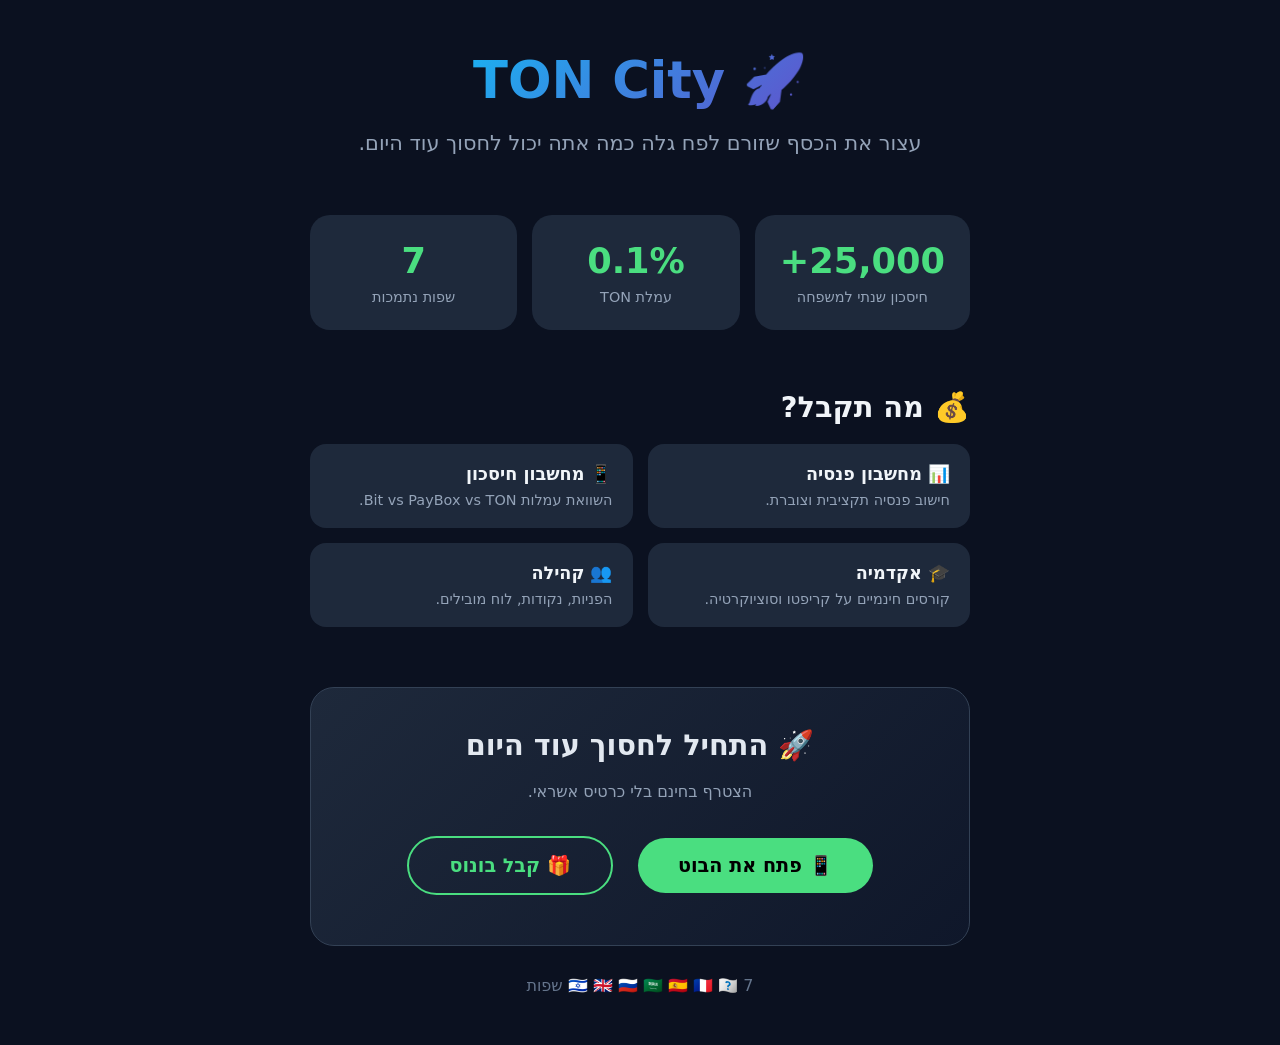
==== commit ce7d9552: "fix: clean start + menu + landing + main" ====
--- a/public/landing/index.html
+++ b/public/landing/index.html
@@ -3,40 +3,61 @@
 <head>
 <meta charset="UTF-8">
 <meta name="viewport" content="width=device-width, initial-scale=1.0">
-<title>TON City  חיסכון חכם</title>
+<title>TON City  המהפכה הכלכלית שלך</title>
 <style>
   * { margin:0; padding:0; box-sizing:border-box; }
-  body { font-family:system-ui, sans-serif; background:#0f172a; color:#f1f5f9; min-height:100vh; display:flex; align-items:center; justify-content:center; padding:20px; }
-  .card { max-width:500px; width:100%; background:#1e293b; border-radius:24px; padding:40px 30px; box-shadow:0 20px 40px rgba(0,0,0,0.5); text-align:center; }
-  h1 { font-size:2.5rem; margin-bottom:10px; }
-  .sub { color:#94a3b8; margin-bottom:30px; }
-  .grid { display:grid; grid-template-columns:1fr 1fr; gap:12px; margin-bottom:30px; }
-  .item { background:#334155; border-radius:16px; padding:16px; font-weight:600; }
-  .btn { display:block; width:100%; background:#22c55e; color:#000; padding:16px; border-radius:50px; font-size:1.2rem; font-weight:bold; text-decoration:none; margin-bottom:12px; transition:0.2s; }
-  .btn:hover { background:#16a34a; transform:scale(1.02); }
-  .btn-outline { background:transparent; border:2px solid #eab308; color:#eab308; }
-  .btn-outline:hover { background:#eab308; color:#000; }
-  .lang { margin-top:25px; color:#64748b; font-size:0.9rem; }
-  body.light { background:#f8fafc; color:#0f172a; }
-  body.light .card { background:#fff; }
-  body.light .item { background:#e2e8f0; }
-  body.light .sub { color:#475569; }
+  body { font-family: system-ui, -apple-system, sans-serif; background: #0b1120; color: #e2e8f0; }
+  .container { max-width: 700px; margin: 0 auto; padding: 50px 20px; }
+  .hero { text-align: center; margin-bottom: 60px; }
+  .hero h1 { font-size: 3.2rem; font-weight: 800; background: linear-gradient(135deg, #00d4ff, #7b2fbe); -webkit-background-clip: text; -webkit-text-fill-color: transparent; }
+  .hero p { font-size: 1.3rem; color: #94a3b8; margin-top: 20px; }
+  .stat-grid { display: grid; grid-template-columns: repeat(3, 1fr); gap: 15px; margin-bottom: 60px; }
+  .stat { background: #1e293b; border-radius: 20px; padding: 25px; text-align: center; }
+  .stat .num { font-size: 2.2rem; font-weight: 700; color: #4ade80; }
+  .stat .label { font-size: 0.9rem; color: #94a3b8; margin-top: 8px; }
+  .section { margin-bottom: 60px; }
+  .section h2 { font-size: 1.8rem; margin-bottom: 20px; color: #f1f5f9; }
+  .feature-list { display: grid; grid-template-columns: 1fr 1fr; gap: 15px; }
+  .feature { background: #1e293b; border-radius: 16px; padding: 20px; }
+  .feature h3 { font-size: 1.1rem; color: #f1f5f9; margin-bottom: 8px; }
+  .feature p { font-size: 0.9rem; color: #94a3b8; }
+  .cta-box { background: linear-gradient(135deg, #1e293b, #0f172a); border-radius: 24px; padding: 40px 30px; text-align: center; border: 1px solid #334155; }
+  .cta-box h2 { font-size: 1.8rem; margin-bottom: 20px; }
+  .btn { display: inline-block; background: #4ade80; color: #000; padding: 16px 40px; border-radius: 60px; font-size: 1.2rem; font-weight: 700; text-decoration: none; margin: 10px; transition: all 0.2s; }
+  .btn:hover { background: #22c55e; transform: translateY(-2px); box-shadow: 0 10px 25px rgba(74,222,128,0.3); }
+  .btn-outline { background: transparent; border: 2px solid #4ade80; color: #4ade80; }
+  .btn-outline:hover { background: #4ade80; color: #000; }
+  .lang-bar { text-align: center; margin-top: 30px; color: #64748b; }
+  @media (max-width: 600px) { .feature-list, .stat-grid { grid-template-columns: 1fr; } .hero h1 { font-size: 2.2rem; } }
 </style>
 </head>
 <body>
-<div class="card">
-  <h1>🚀 TON City</h1>
-  <p class="sub">עצור את הכסף שזורם לפח  הצטרף לעיר הכלכלית החכמה.</p>
-  <div class="grid">
-    <div class="item">💰 חיסכון</div>
-    <div class="item">📊 פנסיה</div>
-    <div class="item">🎓 אקדמיה</div>
-    <div class="item">👥 קהילה</div>
+<div class="container">
+  <div class="hero">
+    <h1>🚀 TON City</h1>
+    <p>עצור את הכסף שזורם לפח  גלה כמה אתה יכול לחסוך עוד היום.</p>
   </div>
-  <a href="https://t.me/Tax_Free_world_bot" class="btn">📱 פתח את הבוט</a>
-  <a href="https://t.me/Tax_Free_world_bot?start=ref" class="btn btn-outline">🎁 קבל בונוס</a>
-  <div class="lang">🇮🇱 🇬🇧 🇷🇺 🇸🇦 🇪🇸 🇫🇷 🇾🇮</div>
-  <button onclick="document.body.classList.toggle('light')" style="margin-top:20px;background:#475569;color:white;border:none;padding:10px 20px;border-radius:30px;cursor:pointer;">🌓 החלף מצב</button>
+  <div class="stat-grid">
+    <div class="stat"><div class="num">25,000+</div><div class="label">חיסכון שנתי למשפחה</div></div>
+    <div class="stat"><div class="num">0.1%</div><div class="label">עמלת TON</div></div>
+    <div class="stat"><div class="num">7</div><div class="label">שפות נתמכות</div></div>
+  </div>
+  <div class="section">
+    <h2>💰 מה תקבל?</h2>
+    <div class="feature-list">
+      <div class="feature"><h3>📊 מחשבון פנסיה</h3><p>חישוב פנסיה תקציבית וצוברת.</p></div>
+      <div class="feature"><h3>📱 מחשבון חיסכון</h3><p>השוואת עמלות Bit vs PayBox vs TON.</p></div>
+      <div class="feature"><h3>🎓 אקדמיה</h3><p>קורסים חינמיים על קריפטו וסוציוקרטיה.</p></div>
+      <div class="feature"><h3>👥 קהילה</h3><p>הפניות, נקודות, לוח מובילים.</p></div>
+    </div>
+  </div>
+  <div class="cta-box">
+    <h2>🚀 התחיל לחסוך עוד היום</h2>
+    <p style="margin-bottom:25px; color:#94a3b8;">הצטרף בחינם  בלי כרטיס אשראי.</p>
+    <a href="https://t.me/Tax_Free_world_bot" class="btn">📱 פתח את הבוט</a>
+    <a href="https://t.me/Tax_Free_world_bot?start=ref" class="btn btn-outline">🎁 קבל בונוס</a>
+  </div>
+  <div class="lang-bar">🇮🇱 🇬🇧 🇷🇺 🇸🇦 🇪🇸 🇫🇷 🇾🇮  7 שפות</div>
 </div>
 </body>
 </html>
